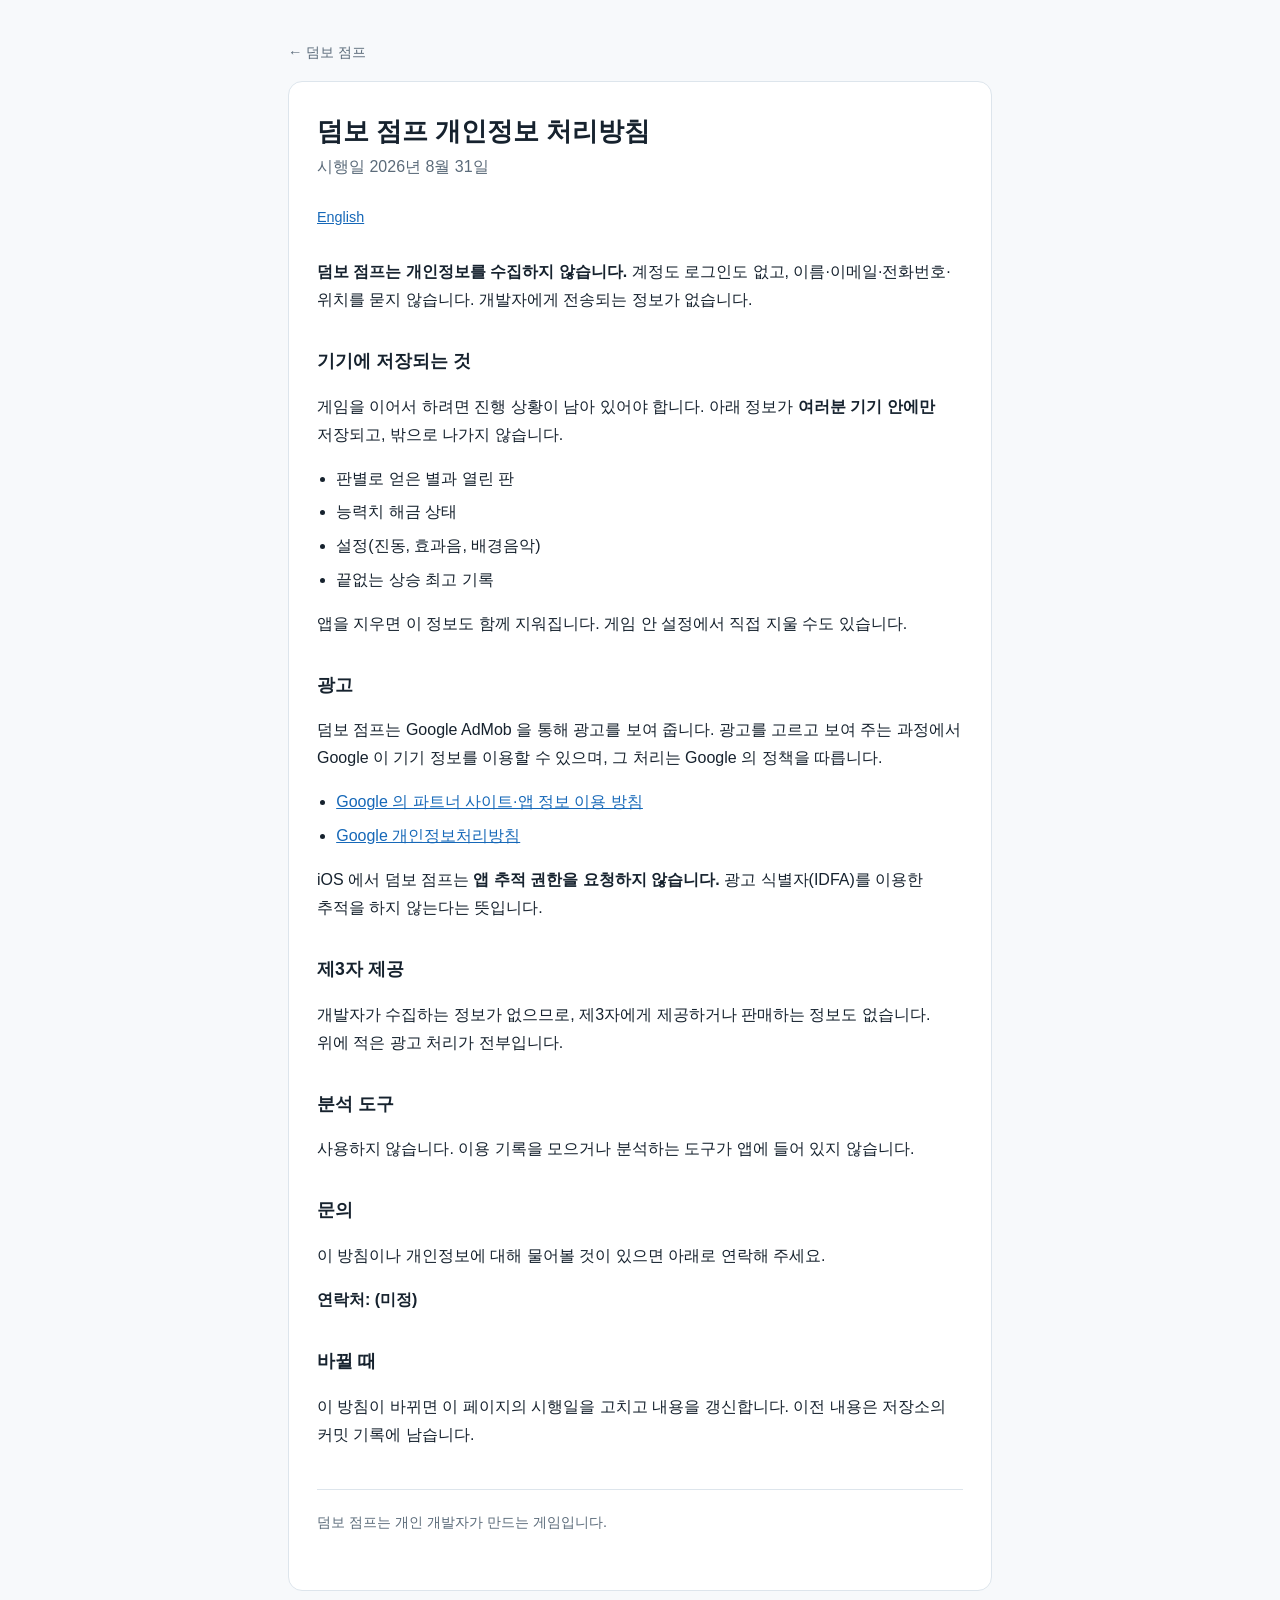
==== privacy/index.html @ 30e13a69 "첫 커밋 — 덤보 점프 공개 문서 사이트 스토어 등록정보는 누구나 열 수 있는 URL 로 개인정보 처리방침과 지원 창구를 요구한다. 게임 코드 저장소는 비공개라 그 자리에 못 쓴다" ====
<!doctype html>
<html lang="ko">
<head>
<meta charset="utf-8">
<meta name="viewport" content="width=device-width, initial-scale=1">
<title>덤보 점프 개인정보 처리방침</title>
<link rel="stylesheet" href="../style.css">
</head>
<body>
<nav class="home"><a href="../">← 덤보 점프</a></nav>
<main>
  <h1>덤보 점프 개인정보 처리방침</h1>
  <p class="lede">시행일 2026년 8월 31일</p>
  <p class="lang"><a href="en/">English</a></p>

  <p><b>덤보 점프는 개인정보를 수집하지 않습니다.</b> 계정도 로그인도 없고,
  이름·이메일·전화번호·위치를 묻지 않습니다. 개발자에게 전송되는 정보가
  없습니다.</p>

  <h2>기기에 저장되는 것</h2>
  <p>게임을 이어서 하려면 진행 상황이 남아 있어야 합니다. 아래 정보가
  <b>여러분 기기 안에만</b> 저장되고, 밖으로 나가지 않습니다.</p>
  <ul>
    <li>판별로 얻은 별과 열린 판</li>
    <li>능력치 해금 상태</li>
    <li>설정(진동, 효과음, 배경음악)</li>
    <li>끝없는 상승 최고 기록</li>
  </ul>
  <p>앱을 지우면 이 정보도 함께 지워집니다. 게임 안 설정에서 직접 지울
  수도 있습니다.</p>

  <h2>광고</h2>
  <p>덤보 점프는 Google AdMob 을 통해 광고를 보여 줍니다. 광고를 고르고
  보여 주는 과정에서 Google 이 기기 정보를 이용할 수 있으며, 그 처리는
  Google 의 정책을 따릅니다.</p>
  <ul>
    <li><a href="https://policies.google.com/technologies/partner-sites" rel="noopener">Google 의 파트너 사이트·앱 정보 이용 방침</a></li>
    <li><a href="https://policies.google.com/privacy" rel="noopener">Google 개인정보처리방침</a></li>
  </ul>
  <p>iOS 에서 덤보 점프는 <b>앱 추적 권한을 요청하지 않습니다.</b> 광고
  식별자(IDFA)를 이용한 추적을 하지 않는다는 뜻입니다.</p>

  <h2>제3자 제공</h2>
  <p>개발자가 수집하는 정보가 없으므로, 제3자에게 제공하거나 판매하는
  정보도 없습니다. 위에 적은 광고 처리가 전부입니다.</p>

  <h2>분석 도구</h2>
  <p>사용하지 않습니다. 이용 기록을 모으거나 분석하는 도구가 앱에
  들어 있지 않습니다.</p>

  <h2>문의</h2>
  <p>이 방침이나 개인정보에 대해 물어볼 것이 있으면 아래로 연락해
  주세요.</p>
  <p><!-- TODO: 공개할 연락처 이메일을 여기에 적는다 --><b>연락처: (미정)</b></p>

  <h2>바뀔 때</h2>
  <p>이 방침이 바뀌면 이 페이지의 시행일을 고치고 내용을 갱신합니다.
  이전 내용은 저장소의 커밋 기록에 남습니다.</p>

  <p class="note">덤보 점프는 개인 개발자가 만드는 게임입니다.</p>
</main>
</body>
</html>
---- style.css ----
/* 법적 고지 페이지다. 읽히는 것이 전부고 꾸밀 이유가 없다 —
   글자 크기와 줄 간격만 넉넉히 두고, 어두운 화면에서도 눈이 안 아프게 한다. */

:root {
  --bg: #f7f9fb;
  --panel: #ffffff;
  --ink: #16222e;
  --muted: #5b6b7a;
  --line: #dde5ec;
  --link: #1668b8;
}

@media (prefers-color-scheme: dark) {
  :root {
    --bg: #0e1720;
    --panel: #16222e;
    --ink: #e6edf3;
    --muted: #9fb0bf;
    --line: #26364a;
    --link: #6fb6f5;
  }
}

* { box-sizing: border-box; }

body {
  margin: 0;
  padding: 2.5rem 1.25rem 4rem;
  background: var(--bg);
  color: var(--ink);
  font: 16px/1.75 -apple-system, BlinkMacSystemFont, "Segoe UI",
    "Apple SD Gothic Neo", "Noto Sans KR", Roboto, sans-serif;
  word-break: keep-all;
}

main {
  max-width: 44rem;
  margin: 0 auto;
  background: var(--panel);
  border: 1px solid var(--line);
  border-radius: 14px;
  padding: 2rem 1.75rem 2.5rem;
}

h1 { font-size: 1.6rem; margin: 0 0 0.25rem; line-height: 1.35; }
h2 { font-size: 1.1rem; margin: 2rem 0 0.5rem; }
p, li { color: var(--ink); }
ul { padding-left: 1.2rem; }
li { margin: 0.35rem 0; }
a { color: var(--link); }

.lede { color: var(--muted); margin: 0 0 1.5rem; }
.meta { color: var(--muted); font-size: 0.9rem; }
.lang { margin: 0 0 1.75rem; font-size: 0.9rem; }
.note {
  margin-top: 2.5rem;
  padding-top: 1.25rem;
  border-top: 1px solid var(--line);
  color: var(--muted);
  font-size: 0.9rem;
}

nav.home { max-width: 44rem; margin: 0 auto 1rem; font-size: 0.9rem; }
nav.home a { color: var(--muted); text-decoration: none; }
nav.home a:hover { text-decoration: underline; }

.cards { display: grid; gap: 0.75rem; margin-top: 1.5rem; }
.card {
  display: block;
  padding: 1rem 1.1rem;
  border: 1px solid var(--line);
  border-radius: 10px;
  text-decoration: none;
  color: var(--ink);
}
.card:hover { border-color: var(--link); }
.card b { display: block; font-size: 1.02rem; }
.card span { color: var(--muted); font-size: 0.9rem; }
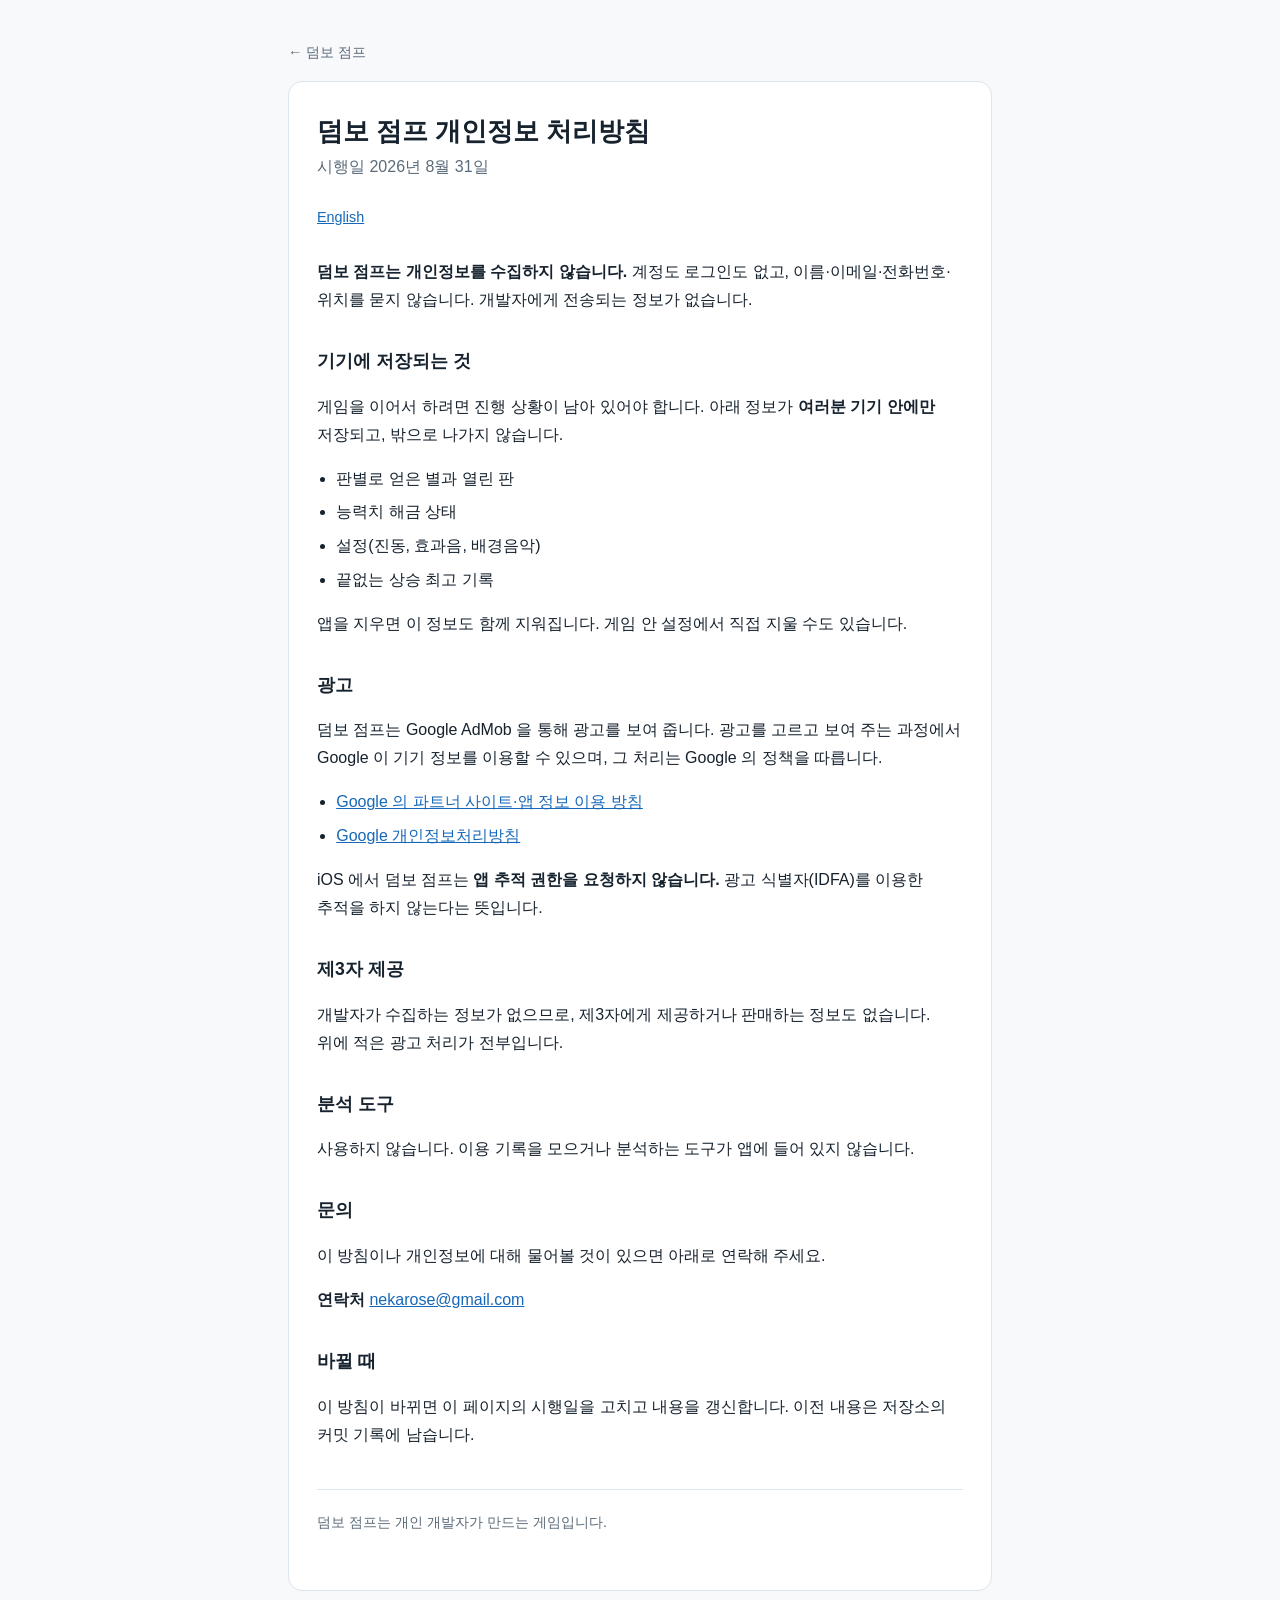
==== commit 4adb3d18: "연락처를 채웠다 네 페이지 모두 nekarose@gmail.com. 한 곳만 고치면 나머지와 어긋나므로 README 에 "네 개를 함께 바꾼다" 고 적어 뒀다.  Co-Author" ====
--- a/privacy/index.html
+++ b/privacy/index.html
@@ -51,7 +51,7 @@
   <h2>문의</h2>
   <p>이 방침이나 개인정보에 대해 물어볼 것이 있으면 아래로 연락해
   주세요.</p>
-  <p><!-- TODO: 공개할 연락처 이메일을 여기에 적는다 --><b>연락처: (미정)</b></p>
+  <p><b>연락처</b> <a href="mailto:nekarose@gmail.com">nekarose@gmail.com</a></p>
 
   <h2>바뀔 때</h2>
   <p>이 방침이 바뀌면 이 페이지의 시행일을 고치고 내용을 갱신합니다.
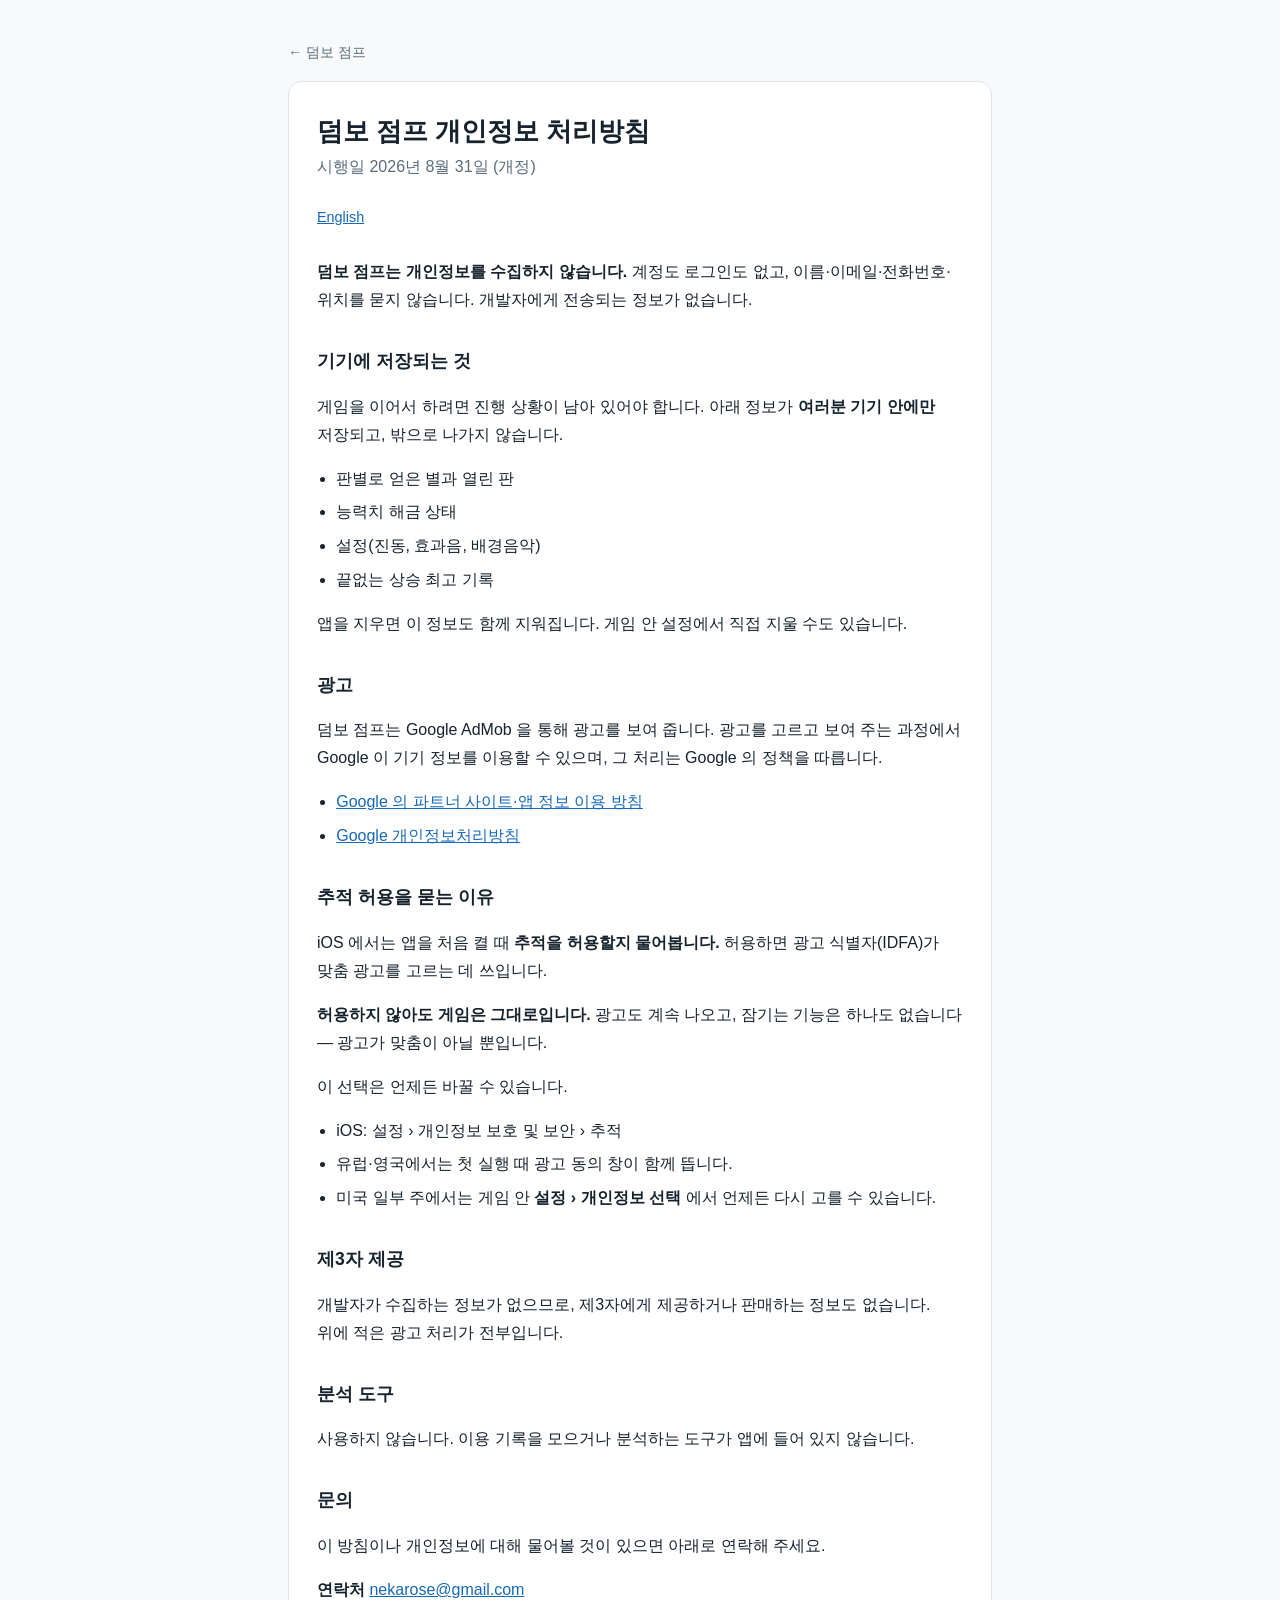
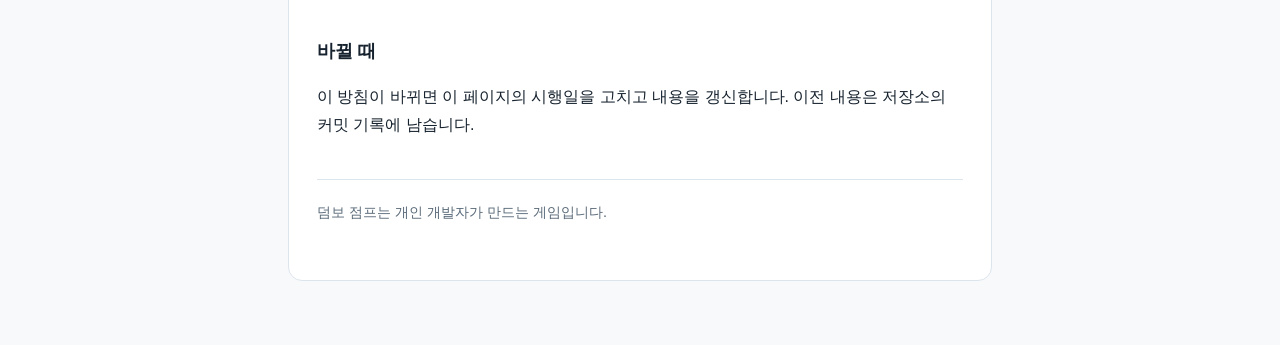
==== commit 43f84b54: "추적 동의를 넣었으므로 방침을 고쳤다 앱에 UMP 동의 흐름과 `NSUserTrackingUsageDescription` 이 들어갔다. 그래서 "iOS 에서 앱 추적 권한을 요청하" ====
--- a/privacy/index.html
+++ b/privacy/index.html
@@ -10,7 +10,7 @@
 <nav class="home"><a href="../">← 덤보 점프</a></nav>
 <main>
   <h1>덤보 점프 개인정보 처리방침</h1>
-  <p class="lede">시행일 2026년 8월 31일</p>
+  <p class="lede">시행일 2026년 8월 31일 (개정)</p>
   <p class="lang"><a href="en/">English</a></p>
 
   <p><b>덤보 점프는 개인정보를 수집하지 않습니다.</b> 계정도 로그인도 없고,
@@ -37,8 +37,18 @@
     <li><a href="https://policies.google.com/technologies/partner-sites" rel="noopener">Google 의 파트너 사이트·앱 정보 이용 방침</a></li>
     <li><a href="https://policies.google.com/privacy" rel="noopener">Google 개인정보처리방침</a></li>
   </ul>
-  <p>iOS 에서 덤보 점프는 <b>앱 추적 권한을 요청하지 않습니다.</b> 광고
-  식별자(IDFA)를 이용한 추적을 하지 않는다는 뜻입니다.</p>
+  <h2>추적 허용을 묻는 이유</h2>
+  <p>iOS 에서는 앱을 처음 켤 때 <b>추적을 허용할지 물어봅니다.</b> 허용하면
+  광고 식별자(IDFA)가 맞춤 광고를 고르는 데 쓰입니다.</p>
+  <p><b>허용하지 않아도 게임은 그대로입니다.</b> 광고도 계속 나오고,
+  잠기는 기능은 하나도 없습니다 — 광고가 맞춤이 아닐 뿐입니다.</p>
+  <p>이 선택은 언제든 바꿀 수 있습니다.</p>
+  <ul>
+    <li>iOS: 설정 › 개인정보 보호 및 보안 › 추적</li>
+    <li>유럽·영국에서는 첫 실행 때 광고 동의 창이 함께 뜹니다.</li>
+    <li>미국 일부 주에서는 게임 안 <b>설정 › 개인정보 선택</b> 에서 언제든
+    다시 고를 수 있습니다.</li>
+  </ul>
 
   <h2>제3자 제공</h2>
   <p>개발자가 수집하는 정보가 없으므로, 제3자에게 제공하거나 판매하는
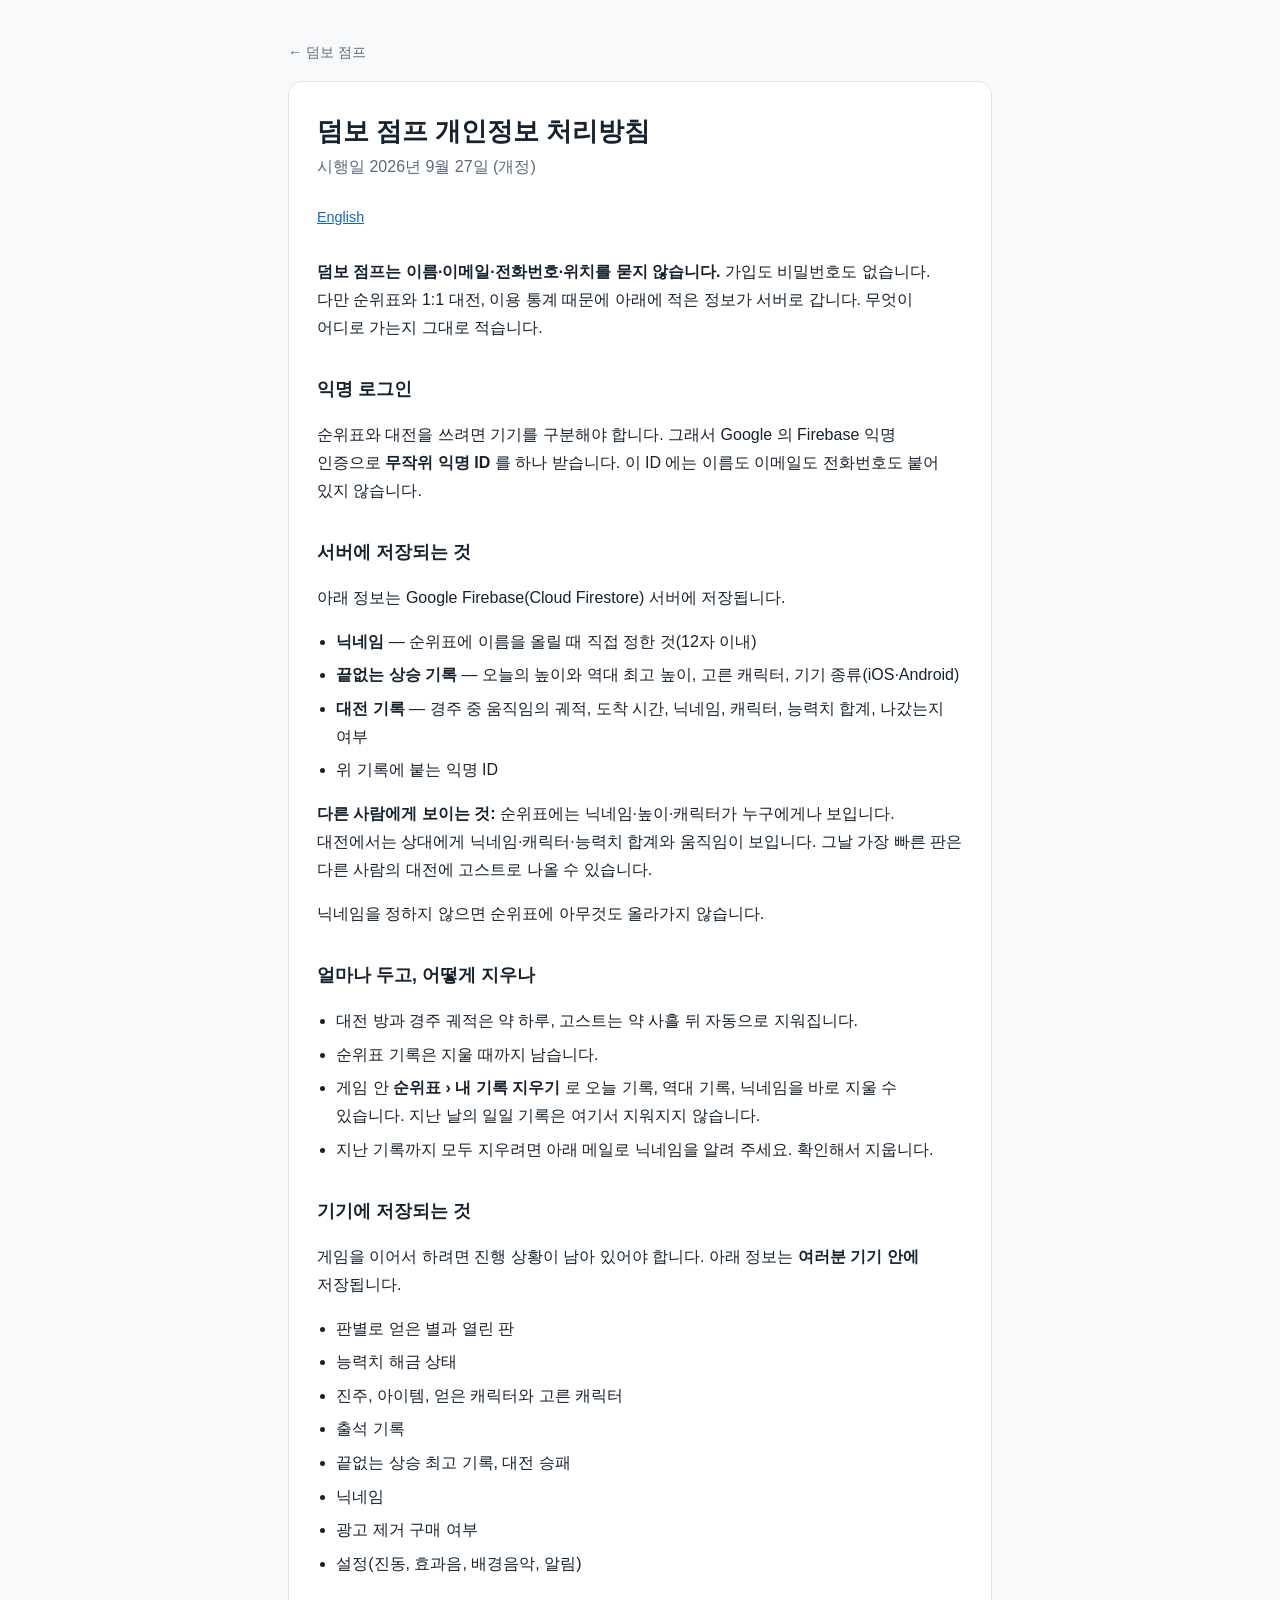
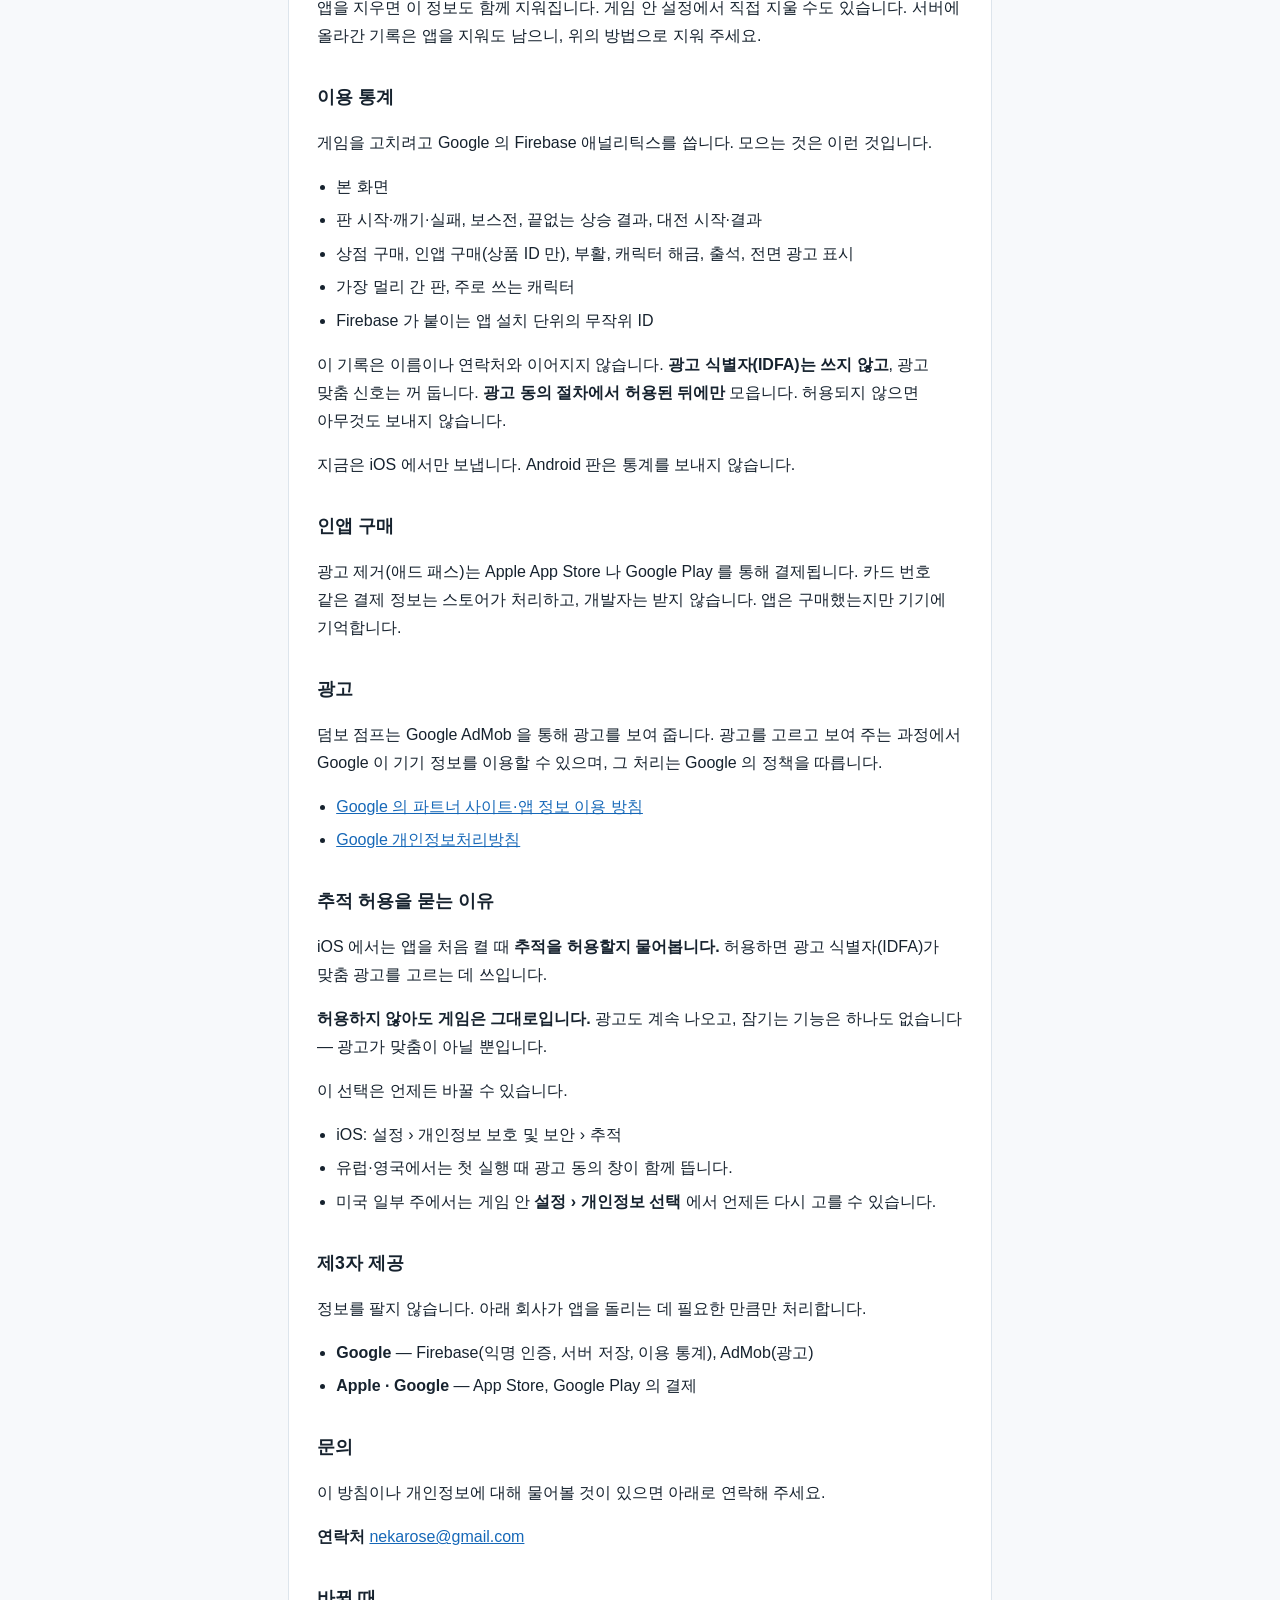
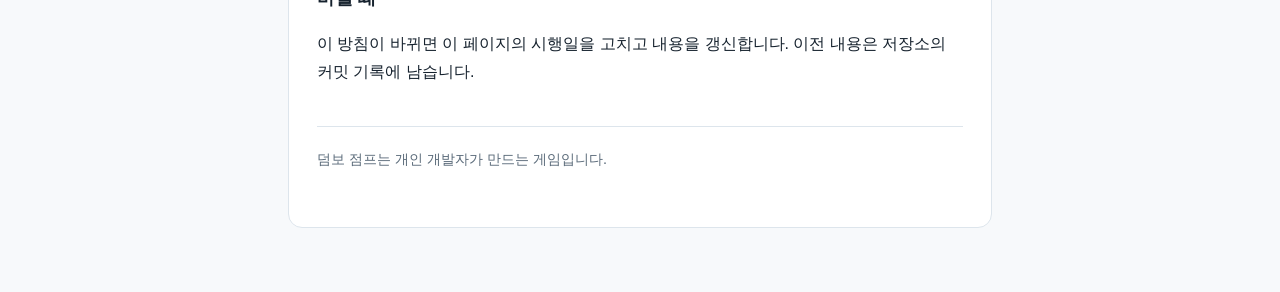
==== commit 5661510a: "개인정보 처리방침 개정(2026-09-27): 익명 로그인·서버 저장(순위표·대전)·보관과 삭제·Firebase 애널리틱스·인앱 구매 (한·영) Co-Authored-By: Cla" ====
--- a/privacy/index.html
+++ b/privacy/index.html
@@ -10,24 +10,82 @@
 <nav class="home"><a href="../">← 덤보 점프</a></nav>
 <main>
   <h1>덤보 점프 개인정보 처리방침</h1>
-  <p class="lede">시행일 2026년 8월 31일 (개정)</p>
+  <p class="lede">시행일 2026년 9월 27일 (개정)</p>
   <p class="lang"><a href="en/">English</a></p>
 
-  <p><b>덤보 점프는 개인정보를 수집하지 않습니다.</b> 계정도 로그인도 없고,
-  이름·이메일·전화번호·위치를 묻지 않습니다. 개발자에게 전송되는 정보가
-  없습니다.</p>
+  <p><b>덤보 점프는 이름·이메일·전화번호·위치를 묻지 않습니다.</b> 가입도
+  비밀번호도 없습니다. 다만 순위표와 1:1 대전, 이용 통계 때문에 아래에 적은
+  정보가 서버로 갑니다. 무엇이 어디로 가는지 그대로 적습니다.</p>
+
+  <h2>익명 로그인</h2>
+  <p>순위표와 대전을 쓰려면 기기를 구분해야 합니다. 그래서 Google 의
+  Firebase 익명 인증으로 <b>무작위 익명 ID</b> 를 하나 받습니다. 이 ID 에는
+  이름도 이메일도 전화번호도 붙어 있지 않습니다.</p>
+
+  <h2>서버에 저장되는 것</h2>
+  <p>아래 정보는 Google Firebase(Cloud Firestore) 서버에 저장됩니다.</p>
+  <ul>
+    <li><b>닉네임</b> — 순위표에 이름을 올릴 때 직접 정한 것(12자 이내)</li>
+    <li><b>끝없는 상승 기록</b> — 오늘의 높이와 역대 최고 높이, 고른 캐릭터,
+    기기 종류(iOS·Android)</li>
+    <li><b>대전 기록</b> — 경주 중 움직임의 궤적, 도착 시간, 닉네임, 캐릭터,
+    능력치 합계, 나갔는지 여부</li>
+    <li>위 기록에 붙는 익명 ID</li>
+  </ul>
+  <p><b>다른 사람에게 보이는 것:</b> 순위표에는 닉네임·높이·캐릭터가 누구에게나
+  보입니다. 대전에서는 상대에게 닉네임·캐릭터·능력치 합계와 움직임이
+  보입니다. 그날 가장 빠른 판은 다른 사람의 대전에 고스트로 나올 수
+  있습니다.</p>
+  <p>닉네임을 정하지 않으면 순위표에 아무것도 올라가지 않습니다.</p>
+
+  <h2>얼마나 두고, 어떻게 지우나</h2>
+  <ul>
+    <li>대전 방과 경주 궤적은 약 하루, 고스트는 약 사흘 뒤 자동으로
+    지워집니다.</li>
+    <li>순위표 기록은 지울 때까지 남습니다.</li>
+    <li>게임 안 <b>순위표 › 내 기록 지우기</b> 로 오늘 기록, 역대 기록,
+    닉네임을 바로 지울 수 있습니다. 지난 날의 일일 기록은 여기서 지워지지
+    않습니다.</li>
+    <li>지난 기록까지 모두 지우려면 아래 메일로 닉네임을 알려 주세요.
+    확인해서 지웁니다.</li>
+  </ul>
 
   <h2>기기에 저장되는 것</h2>
-  <p>게임을 이어서 하려면 진행 상황이 남아 있어야 합니다. 아래 정보가
-  <b>여러분 기기 안에만</b> 저장되고, 밖으로 나가지 않습니다.</p>
+  <p>게임을 이어서 하려면 진행 상황이 남아 있어야 합니다. 아래 정보는
+  <b>여러분 기기 안에</b> 저장됩니다.</p>
   <ul>
     <li>판별로 얻은 별과 열린 판</li>
     <li>능력치 해금 상태</li>
-    <li>설정(진동, 효과음, 배경음악)</li>
-    <li>끝없는 상승 최고 기록</li>
+    <li>진주, 아이템, 얻은 캐릭터와 고른 캐릭터</li>
+    <li>출석 기록</li>
+    <li>끝없는 상승 최고 기록, 대전 승패</li>
+    <li>닉네임</li>
+    <li>광고 제거 구매 여부</li>
+    <li>설정(진동, 효과음, 배경음악, 알림)</li>
   </ul>
   <p>앱을 지우면 이 정보도 함께 지워집니다. 게임 안 설정에서 직접 지울
-  수도 있습니다.</p>
+  수도 있습니다. 서버에 올라간 기록은 앱을 지워도 남으니, 위의
+  방법으로 지워 주세요.</p>
+
+  <h2>이용 통계</h2>
+  <p>게임을 고치려고 Google 의 Firebase 애널리틱스를 씁니다. 모으는 것은
+  이런 것입니다.</p>
+  <ul>
+    <li>본 화면</li>
+    <li>판 시작·깨기·실패, 보스전, 끝없는 상승 결과, 대전 시작·결과</li>
+    <li>상점 구매, 인앱 구매(상품 ID 만), 부활, 캐릭터 해금, 출석, 전면 광고 표시</li>
+    <li>가장 멀리 간 판, 주로 쓰는 캐릭터</li>
+    <li>Firebase 가 붙이는 앱 설치 단위의 무작위 ID</li>
+  </ul>
+  <p>이 기록은 이름이나 연락처와 이어지지 않습니다. <b>광고 식별자(IDFA)는
+  쓰지 않고</b>, 광고 맞춤 신호는 꺼 둡니다. <b>광고 동의 절차에서 허용된
+  뒤에만</b> 모읍니다. 허용되지 않으면 아무것도 보내지 않습니다.</p>
+  <p>지금은 iOS 에서만 보냅니다. Android 판은 통계를 보내지 않습니다.</p>
+
+  <h2>인앱 구매</h2>
+  <p>광고 제거(애드 패스)는 Apple App Store 나 Google Play 를 통해
+  결제됩니다. 카드 번호 같은 결제 정보는 스토어가 처리하고, 개발자는 받지
+  않습니다. 앱은 구매했는지만 기기에 기억합니다.</p>
 
   <h2>광고</h2>
   <p>덤보 점프는 Google AdMob 을 통해 광고를 보여 줍니다. 광고를 고르고
@@ -51,12 +109,12 @@
   </ul>
 
   <h2>제3자 제공</h2>
-  <p>개발자가 수집하는 정보가 없으므로, 제3자에게 제공하거나 판매하는
-  정보도 없습니다. 위에 적은 광고 처리가 전부입니다.</p>
-
-  <h2>분석 도구</h2>
-  <p>사용하지 않습니다. 이용 기록을 모으거나 분석하는 도구가 앱에
-  들어 있지 않습니다.</p>
+  <p>정보를 팔지 않습니다. 아래 회사가 앱을 돌리는 데 필요한 만큼만
+  처리합니다.</p>
+  <ul>
+    <li><b>Google</b> — Firebase(익명 인증, 서버 저장, 이용 통계), AdMob(광고)</li>
+    <li><b>Apple · Google</b> — App Store, Google Play 의 결제</li>
+  </ul>
 
   <h2>문의</h2>
   <p>이 방침이나 개인정보에 대해 물어볼 것이 있으면 아래로 연락해
